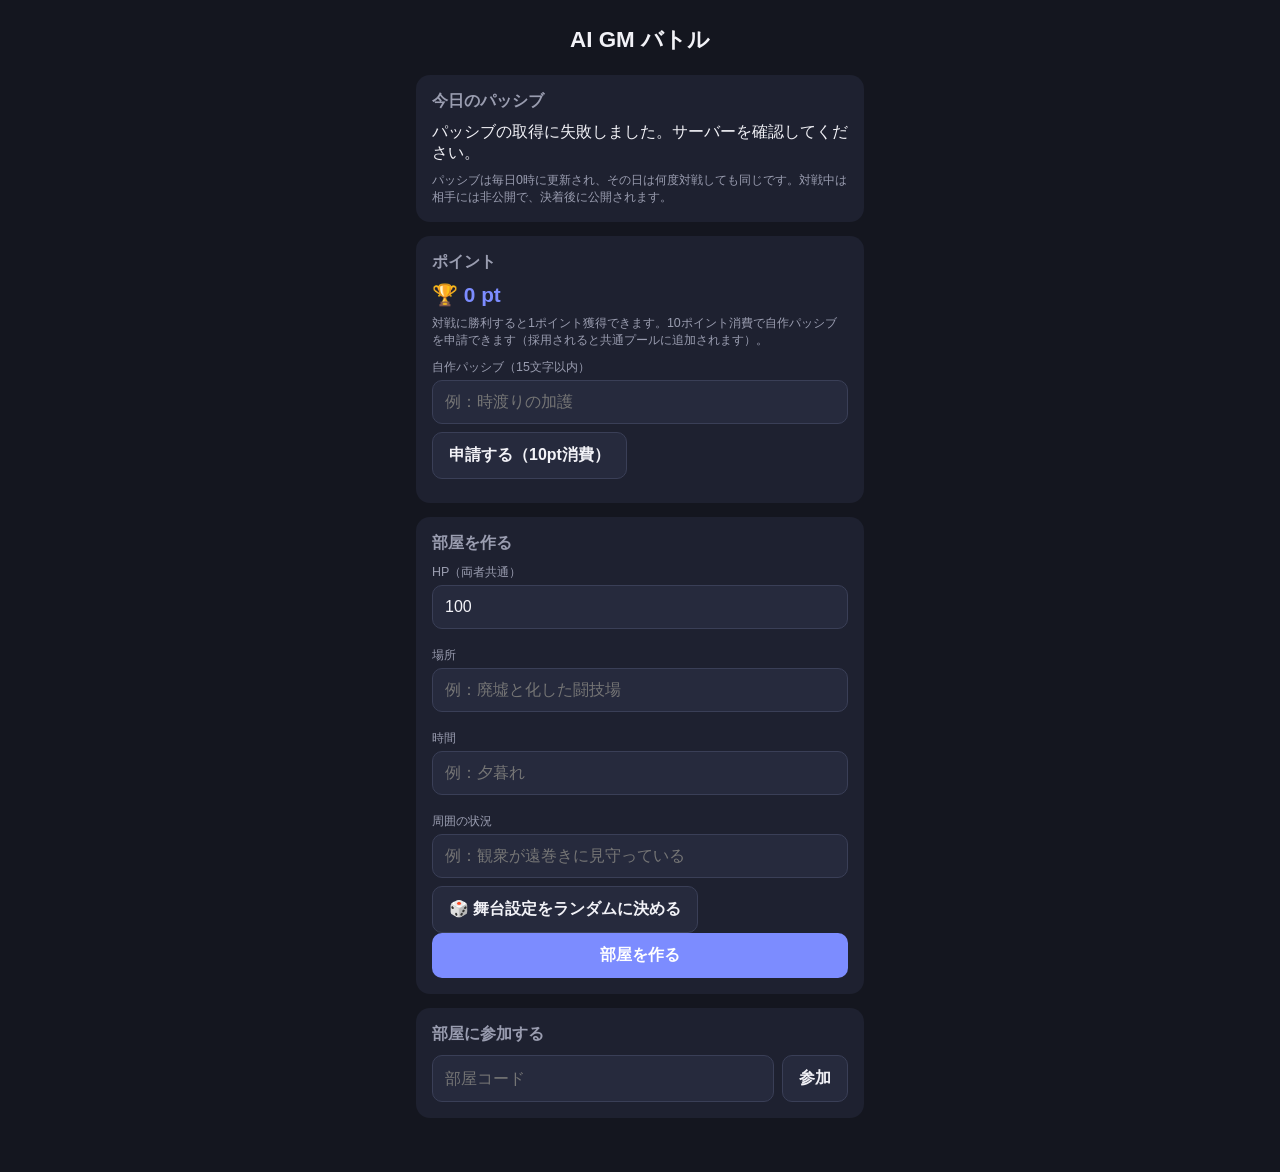
==== static/index.html @ c3ccd7ab "勝利ポイント制度と自作パッシブ申請機能を追加 - 対戦勝利で1ポイント獲得(playersテーブル) - 10ポイント消費で自作パッシブを申請でき、既存の管理者レビュー   キュー(custom_su" ====
<!DOCTYPE html>
<html lang="ja">
<head>
<meta charset="UTF-8">
<meta name="viewport" content="width=device-width, initial-scale=1, maximum-scale=1">
<title>AI GM バトル</title>
<link rel="stylesheet" href="/static/style.css">
</head>
<body>
<div id="app">

  <section id="screen-home" class="screen">
    <h1>AI GM バトル</h1>

    <div class="card">
      <h2>今日のパッシブ</h2>
      <div id="passive-loading">読み込み中...</div>

      <div id="gacha-panel" class="hidden gacha-panel">
        <button id="btn-gacha" class="btn-primary gacha-btn">🎰 ガチャを回す！</button>
      </div>

      <div id="gacha-animation" class="hidden gacha-animation">
        <div class="gacha-capsule">🎲</div>
        <div class="hint">抽選中...</div>
      </div>

      <div id="passive-card" class="passive hidden">
        <div class="passive-name" id="passive-name"></div>
        <div class="passive-desc" id="passive-desc"></div>
      </div>

      <div id="passive-custom-form" class="hidden">
        <p class="hint">共通パッシブプールを今日は使い切りました。あなた専用のパッシブを15文字以内で申告してください。</p>
        <div class="row">
          <input id="input-custom-passive" placeholder="例：影に潜む者" maxlength="15">
          <button id="btn-submit-custom" class="btn-secondary">確定</button>
        </div>
        <div id="custom-status" class="hint"></div>
      </div>

      <p class="hint">パッシブは毎日0時に更新され、その日は何度対戦しても同じです。対戦中は相手には非公開で、決着後に公開されます。</p>
    </div>

    <div class="card">
      <h2>ポイント</h2>
      <div class="points-display">🏆 <span id="points-value">0</span> pt</div>
      <p class="hint">対戦に勝利すると1ポイント獲得できます。10ポイント消費で自作パッシブを申請できます（採用されると共通プールに追加されます）。</p>
      <label class="field-label" for="input-submit-passive">自作パッシブ（15文字以内）</label>
      <input id="input-submit-passive" placeholder="例：時渡りの加護" maxlength="15">
      <button id="btn-submit-passive" class="btn-secondary">申請する（10pt消費）</button>
      <div id="submit-passive-status" class="hint"></div>
    </div>

    <div class="card">
      <h2>部屋を作る</h2>
      <label class="field-label" for="input-max-hp">HP（両者共通）</label>
      <input id="input-max-hp" type="number" value="100" min="1" max="999">
      <label class="field-label" for="input-place">場所</label>
      <input id="input-place" placeholder="例：廃墟と化した闘技場">
      <label class="field-label" for="input-time">時間</label>
      <input id="input-time" placeholder="例：夕暮れ">
      <label class="field-label" for="input-situation">周囲の状況</label>
      <input id="input-situation" placeholder="例：観衆が遠巻きに見守っている">
      <button id="btn-random-stage" class="btn-secondary">🎲 舞台設定をランダムに決める</button>
      <button id="btn-create-room" class="btn-primary">部屋を作る</button>
    </div>

    <div class="card">
      <h2>部屋に参加する</h2>
      <div class="row">
        <input id="input-room-code" placeholder="部屋コード" maxlength="5" autocapitalize="characters">
        <button id="btn-join-room" class="btn-secondary">参加</button>
      </div>
    </div>
  </section>

  <section id="screen-battle" class="screen hidden">
    <div id="stage-banner" class="hint stage-banner"></div>
    <div id="waiting-banner" class="hidden">相手の参加を待っています...</div>

    <div class="hp-panel">
      <div class="hp-block">
        <div class="hp-label">あなた</div>
        <div class="hp-bar"><div id="hp-you-fill" class="hp-fill"></div></div>
        <div id="hp-you-text" class="hp-text"></div>
        <div class="passive-mini">
          <span id="passive-you-name"></span>
          <span class="passive-mini-desc" id="passive-you-desc"></span>
        </div>
      </div>
      <div class="hp-vs">VS</div>
      <div class="hp-block">
        <div class="hp-label">相手</div>
        <div class="hp-bar"><div id="hp-opp-fill" class="hp-fill hp-fill-opp"></div></div>
        <div id="hp-opp-text" class="hp-text"></div>
        <div class="passive-mini">
          <span id="passive-opp-name">???</span>
          <span class="passive-mini-desc" id="passive-opp-desc">決着後に公開されます</span>
        </div>
      </div>
    </div>

    <div id="log" class="log"></div>

    <div id="game-over-panel" class="card hidden">
      <div id="game-over-text"></div>
      <button id="btn-back-home" class="btn-primary">ホームに戻る</button>
    </div>

    <div id="action-panel" class="card">
      <div class="category-row">
        <button class="category-btn" data-category="攻撃">攻撃</button>
        <button class="category-btn" data-category="防御">防御</button>
        <button class="category-btn" data-category="特殊">特殊</button>
        <button class="category-btn" data-category="カウンター">カウンター</button>
      </div>
      <input id="input-action-text" placeholder="行動の内容を入力（例：全力で殴りかかる）" maxlength="200">
      <button id="btn-send-action" class="btn-primary">宣言</button>
      <div id="action-status" class="hint"></div>
    </div>
  </section>

</div>
<script src="/static/app.js"></script>
</body>
</html>
---- static/style.css ----
:root {
  --bg: #14161f;
  --panel: #1e2130;
  --panel-2: #262a3d;
  --text: #f2f2f7;
  --text-dim: #9a9db0;
  --accent: #7c8cff;
  --accent-2: #ff6b81;
  --hp: #4ade80;
  --hp-opp: #ff6b81;
  --danger: #ff6b81;
  --radius: 14px;
}

* { box-sizing: border-box; }

html, body {
  margin: 0;
  padding: 0;
  background: var(--bg);
  color: var(--text);
  font-family: -apple-system, BlinkMacSystemFont, "Hiragino Sans", "Segoe UI", Roboto, sans-serif;
}

#app {
  max-width: 480px;
  margin: 0 auto;
  padding: 16px 16px 40px;
  min-height: 100vh;
}

.screen.hidden, .hidden {
  display: none !important;
}

h1 {
  font-size: 1.4rem;
  text-align: center;
  margin: 8px 0 20px;
}

h2 {
  font-size: 1rem;
  margin: 0 0 10px;
  color: var(--text-dim);
}

.card {
  background: var(--panel);
  border-radius: var(--radius);
  padding: 16px;
  margin-bottom: 14px;
}

.hint {
  font-size: 0.78rem;
  color: var(--text-dim);
  margin: 8px 0 0;
}

.passive {
  background: var(--panel-2);
  border-radius: 10px;
  padding: 12px;
  border-left: 3px solid var(--accent);
  animation: passive-reveal 0.4s ease;
}

@keyframes passive-reveal {
  from { transform: scale(0.85); opacity: 0; }
  to { transform: scale(1); opacity: 1; }
}

.points-display {
  font-size: 1.3rem;
  font-weight: 700;
  color: var(--accent);
  margin-bottom: 6px;
}

.gacha-panel {
  text-align: center;
}

.gacha-btn {
  font-size: 1.05rem;
}

.gacha-animation {
  text-align: center;
  padding: 16px 0;
}

.gacha-capsule {
  font-size: 2.6rem;
  display: inline-block;
  animation: gacha-shake 0.15s infinite;
}

@keyframes gacha-shake {
  0% { transform: rotate(-10deg) scale(1); }
  50% { transform: rotate(10deg) scale(1.15); }
  100% { transform: rotate(-10deg) scale(1); }
}

.passive-name {
  font-weight: 700;
  margin-bottom: 4px;
}

.passive-desc {
  font-size: 0.85rem;
  color: var(--text-dim);
}

.row {
  display: flex;
  gap: 8px;
}

input {
  width: 100%;
  background: var(--panel-2);
  border: 1px solid #3a3f57;
  color: var(--text);
  padding: 12px;
  border-radius: 10px;
  font-size: 1rem;
  min-width: 0;
  margin-bottom: 8px;
}

.row input {
  flex: 1;
  width: auto;
  margin-bottom: 0;
}

button {
  border: none;
  border-radius: 10px;
  padding: 12px 16px;
  font-size: 1rem;
  font-weight: 600;
  cursor: pointer;
}

.btn-primary {
  background: var(--accent);
  color: #fff;
  width: 100%;
}

.btn-secondary {
  background: var(--panel-2);
  color: var(--text);
  border: 1px solid #3a3f57;
}

button:disabled {
  opacity: 0.5;
  cursor: not-allowed;
}

.stage-banner {
  text-align: center;
  margin-bottom: 12px;
}

.category-row {
  display: flex;
  gap: 6px;
  margin-bottom: 10px;
}

.category-btn {
  flex: 1;
  background: var(--panel-2);
  color: var(--text);
  border: 1px solid #3a3f57;
  padding: 10px 4px;
  font-size: 0.85rem;
}

.category-btn.selected {
  background: var(--accent);
  border-color: var(--accent);
  color: #fff;
}

#passive-custom-form {
  margin-top: 10px;
}

.field-label {
  display: block;
  font-size: 0.78rem;
  color: var(--text-dim);
  margin: 10px 0 4px;
}

#action-panel input {
  width: 100%;
  margin-bottom: 4px;
}

#action-panel > button {
  width: 100%;
  margin-top: 10px;
}

.hp-panel {
  display: flex;
  align-items: center;
  gap: 8px;
  margin-bottom: 14px;
}

.hp-block {
  flex: 1;
  background: var(--panel);
  border-radius: var(--radius);
  padding: 12px;
}

.hp-vs {
  font-weight: 800;
  color: var(--text-dim);
}

.hp-label {
  font-size: 0.75rem;
  color: var(--text-dim);
  margin-bottom: 4px;
}

.hp-bar {
  background: #000;
  border-radius: 6px;
  height: 10px;
  overflow: hidden;
}

.hp-fill {
  height: 100%;
  background: var(--hp);
  width: 100%;
  transition: width 0.4s ease;
}

.hp-fill-opp {
  background: var(--hp-opp);
}

.hp-text {
  font-size: 0.75rem;
  color: var(--text-dim);
  margin-top: 4px;
  text-align: right;
}

.passive-mini {
  margin-top: 8px;
  font-size: 0.72rem;
}

.passive-mini #passive-you-name,
.passive-mini #passive-opp-name {
  font-weight: 700;
  display: block;
  color: var(--accent);
}

.passive-mini-desc {
  color: var(--text-dim);
}

.log {
  background: var(--panel);
  border-radius: var(--radius);
  padding: 12px;
  height: 220px;
  overflow-y: auto;
  margin-bottom: 14px;
  font-size: 0.85rem;
  line-height: 1.5;
  display: flex;
  flex-direction: column;
  gap: 8px;
}

.log-entry {
  padding-bottom: 8px;
  border-bottom: 1px solid #2c3047;
}

.log-entry:last-child {
  border-bottom: none;
}

#game-over-text {
  text-align: center;
  font-size: 1.1rem;
  font-weight: 700;
  margin-bottom: 12px;
}
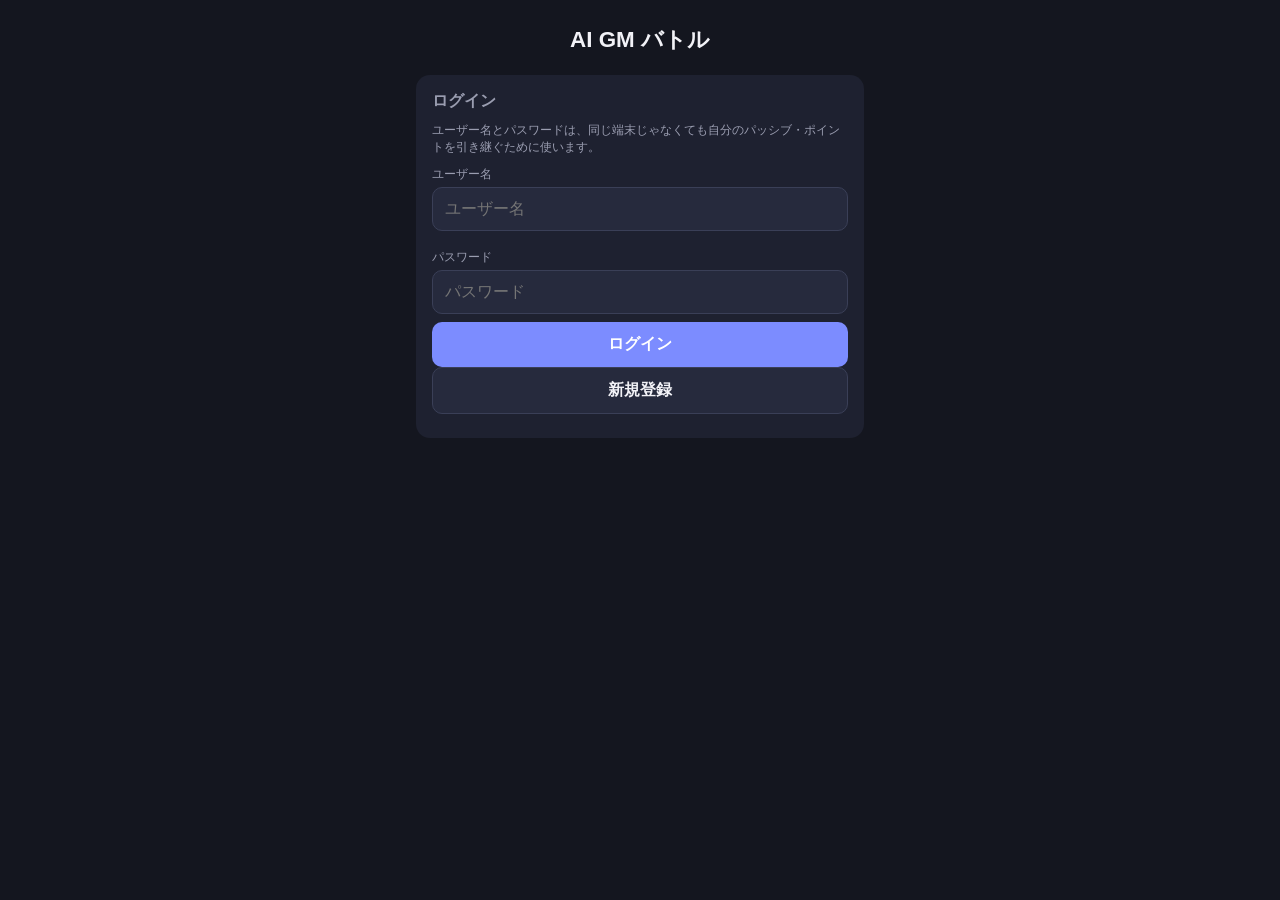
==== commit 0294c61f: "ログイン制・再戦・ターン制限時間・モックGM大幅強化を追加 - ユーザー名+パスワードのログイン制(pbkdf2_hmac)。同一人物には   常に同じplayer_idが結びつき、パッシブ再抽選を防" ====
--- a/static/index.html
+++ b/static/index.html
@@ -9,8 +9,27 @@
 <body>
 <div id="app">
 
-  <section id="screen-home" class="screen">
+  <section id="screen-login" class="screen">
     <h1>AI GM バトル</h1>
+    <div class="card">
+      <h2>ログイン</h2>
+      <p class="hint">ユーザー名とパスワードは、同じ端末じゃなくても自分のパッシブ・ポイントを引き継ぐために使います。</p>
+      <label class="field-label" for="input-username">ユーザー名</label>
+      <input id="input-username" placeholder="ユーザー名" maxlength="30">
+      <label class="field-label" for="input-password">パスワード</label>
+      <input id="input-password" type="password" placeholder="パスワード">
+      <button id="btn-login" class="btn-primary">ログイン</button>
+      <button id="btn-signup" class="btn-secondary">新規登録</button>
+      <div id="auth-status" class="hint"></div>
+    </div>
+  </section>
+
+  <section id="screen-home" class="screen hidden">
+    <h1>AI GM バトル</h1>
+    <div class="welcome-row">
+      <span id="welcome-username"></span>さん、ようこそ
+      <button id="btn-logout" class="btn-secondary logout-btn">ログアウト</button>
+    </div>
 
     <div class="card">
       <h2>今日のパッシブ</h2>
@@ -76,6 +95,8 @@
   </section>
 
   <section id="screen-battle" class="screen hidden">
+    <button id="btn-leave-battle" class="btn-secondary leave-btn">⬅ ホームに戻る</button>
+    <div id="room-code-banner" class="hidden room-code-banner">部屋コード: <span id="room-code-value"></span></div>
     <div id="stage-banner" class="hint stage-banner"></div>
     <div id="waiting-banner" class="hidden">相手の参加を待っています...</div>
 
@@ -105,7 +126,8 @@
 
     <div id="game-over-panel" class="card hidden">
       <div id="game-over-text"></div>
-      <button id="btn-back-home" class="btn-primary">ホームに戻る</button>
+      <button id="btn-rematch" class="btn-primary">同じ相手ともう一度</button>
+      <button id="btn-back-home" class="btn-secondary">ホームに戻る</button>
     </div>
 
     <div id="action-panel" class="card">
--- a/static/style.css
+++ b/static/style.css
@@ -45,6 +45,22 @@
   color: var(--text-dim);
 }
 
+.welcome-row {
+  display: flex;
+  align-items: center;
+  justify-content: center;
+  gap: 10px;
+  margin-bottom: 16px;
+  font-size: 0.85rem;
+  color: var(--text-dim);
+}
+
+.logout-btn {
+  width: auto;
+  padding: 6px 10px;
+  font-size: 0.75rem;
+}
+
 .card {
   background: var(--panel);
   border-radius: var(--radius);
@@ -155,6 +171,12 @@
   background: var(--panel-2);
   color: var(--text);
   border: 1px solid #3a3f57;
+  width: 100%;
+}
+
+.row .btn-secondary,
+.logout-btn {
+  width: auto;
 }
 
 button:disabled {
@@ -165,6 +187,28 @@
 .stage-banner {
   text-align: center;
   margin-bottom: 12px;
+}
+
+.leave-btn {
+  width: auto;
+  padding: 8px 12px;
+  font-size: 0.8rem;
+  margin-bottom: 10px;
+}
+
+.room-code-banner {
+  text-align: center;
+  background: var(--panel-2);
+  padding: 10px;
+  border-radius: 10px;
+  margin-bottom: 10px;
+  font-size: 0.9rem;
+}
+
+.room-code-banner span {
+  font-weight: 700;
+  letter-spacing: 2px;
+  color: var(--accent);
 }
 
 .category-row {
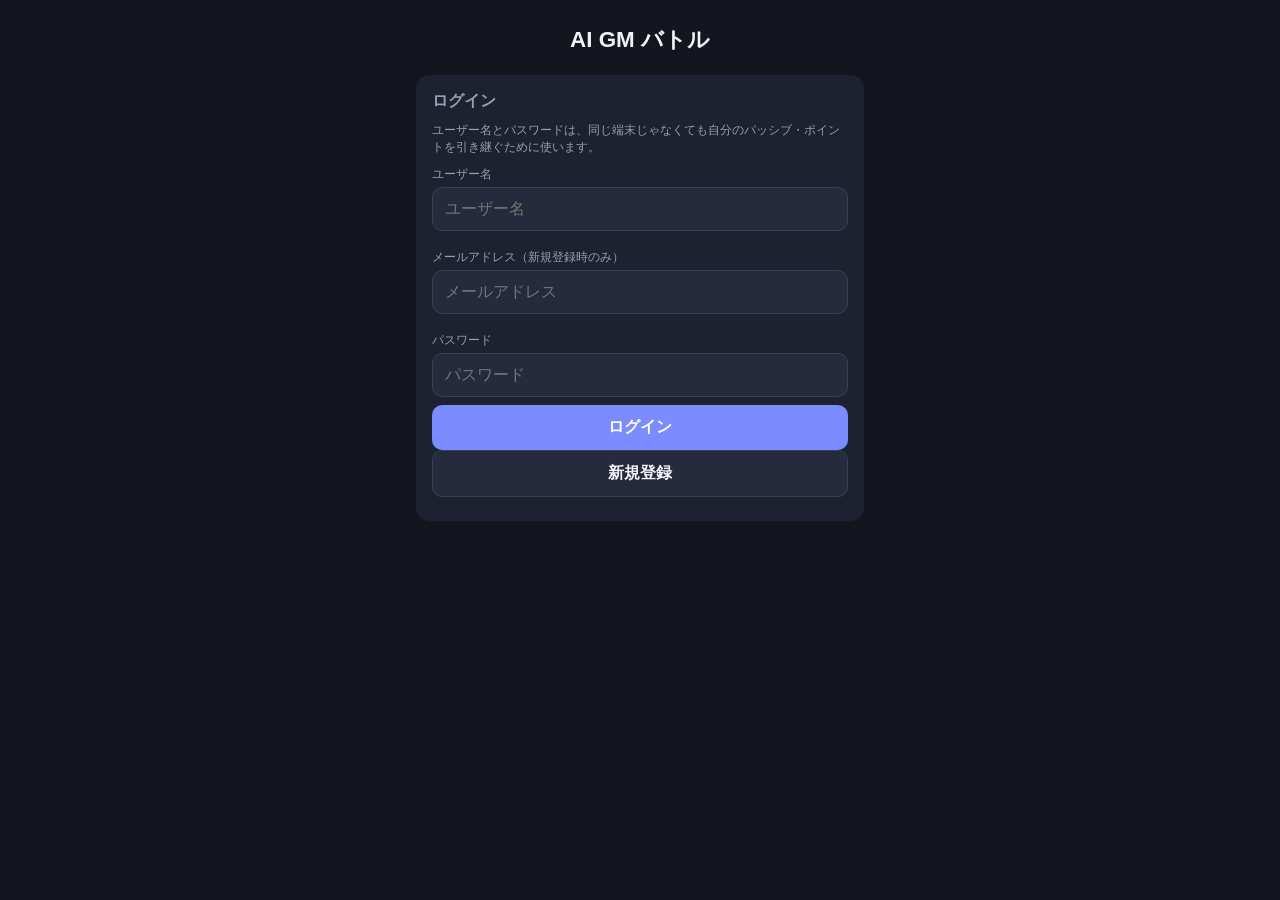
==== commit 23ace995: "新規登録にメールアドレス確認を追加(Resend連携) - usersテーブルにemail/email_verified/verify_tokenを追加   (既存アカウントはNULLのまま確認不要と" ====
--- a/static/index.html
+++ b/static/index.html
@@ -16,6 +16,8 @@
       <p class="hint">ユーザー名とパスワードは、同じ端末じゃなくても自分のパッシブ・ポイントを引き継ぐために使います。</p>
       <label class="field-label" for="input-username">ユーザー名</label>
       <input id="input-username" placeholder="ユーザー名" maxlength="30">
+      <label class="field-label" for="input-email">メールアドレス（新規登録時のみ）</label>
+      <input id="input-email" type="email" placeholder="メールアドレス">
       <label class="field-label" for="input-password">パスワード</label>
       <input id="input-password" type="password" placeholder="パスワード">
       <button id="btn-login" class="btn-primary">ログイン</button>
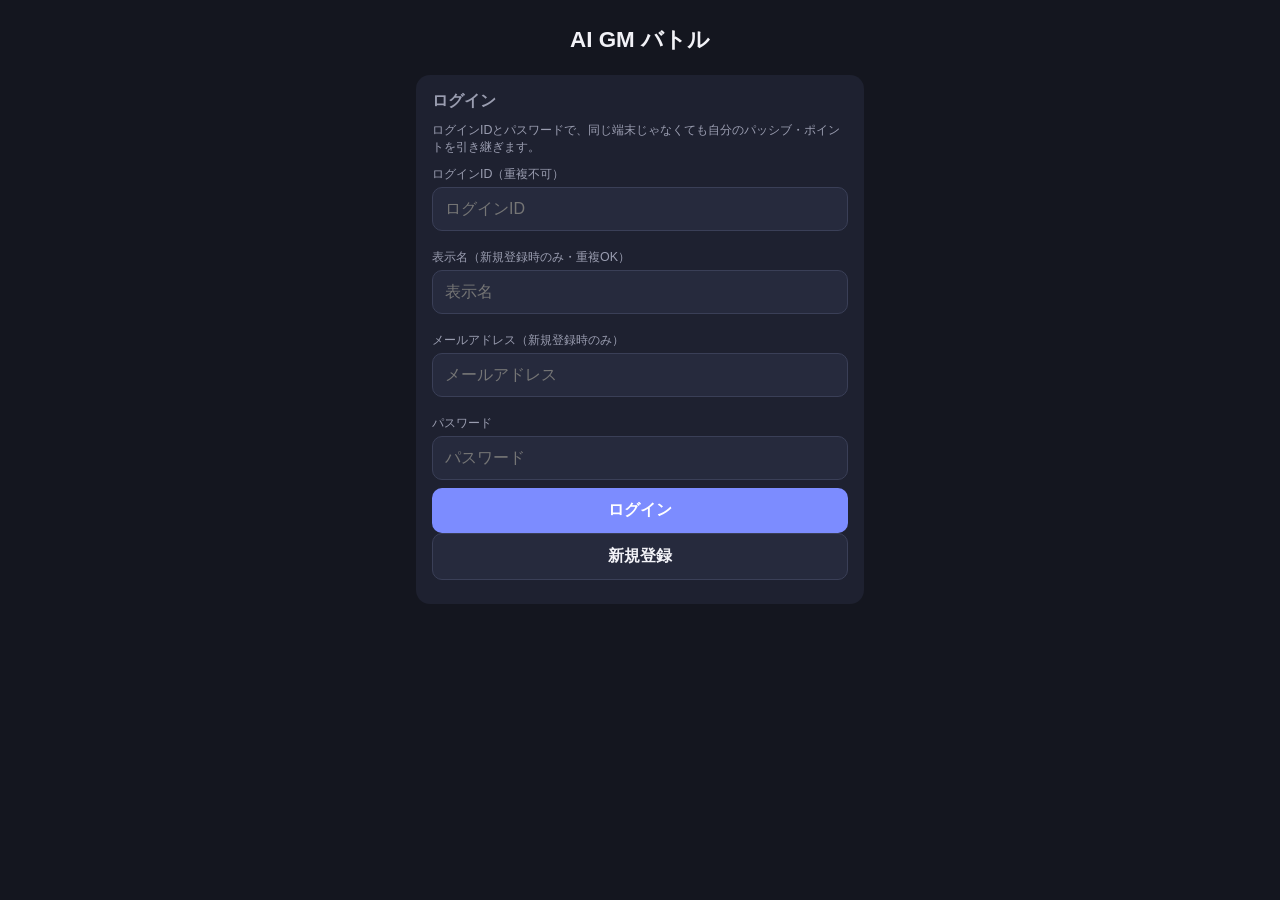
==== commit 1749761a: "ログインIDと表示名を分離、管理画面に全データリセット機能を追加 - ユーザー名(表示名)は重複可に変更。代わりに一意なログインID   (login_id)を新設し、ログインはID+パスワードで行う" ====
--- a/static/index.html
+++ b/static/index.html
@@ -13,9 +13,11 @@
     <h1>AI GM バトル</h1>
     <div class="card">
       <h2>ログイン</h2>
-      <p class="hint">ユーザー名とパスワードは、同じ端末じゃなくても自分のパッシブ・ポイントを引き継ぐために使います。</p>
-      <label class="field-label" for="input-username">ユーザー名</label>
-      <input id="input-username" placeholder="ユーザー名" maxlength="30">
+      <p class="hint">ログインIDとパスワードで、同じ端末じゃなくても自分のパッシブ・ポイントを引き継ぎます。</p>
+      <label class="field-label" for="input-login-id">ログインID（重複不可）</label>
+      <input id="input-login-id" placeholder="ログインID" maxlength="30">
+      <label class="field-label" for="input-username">表示名（新規登録時のみ・重複OK）</label>
+      <input id="input-username" placeholder="表示名" maxlength="30">
       <label class="field-label" for="input-email">メールアドレス（新規登録時のみ）</label>
       <input id="input-email" type="email" placeholder="メールアドレス">
       <label class="field-label" for="input-password">パスワード</label>
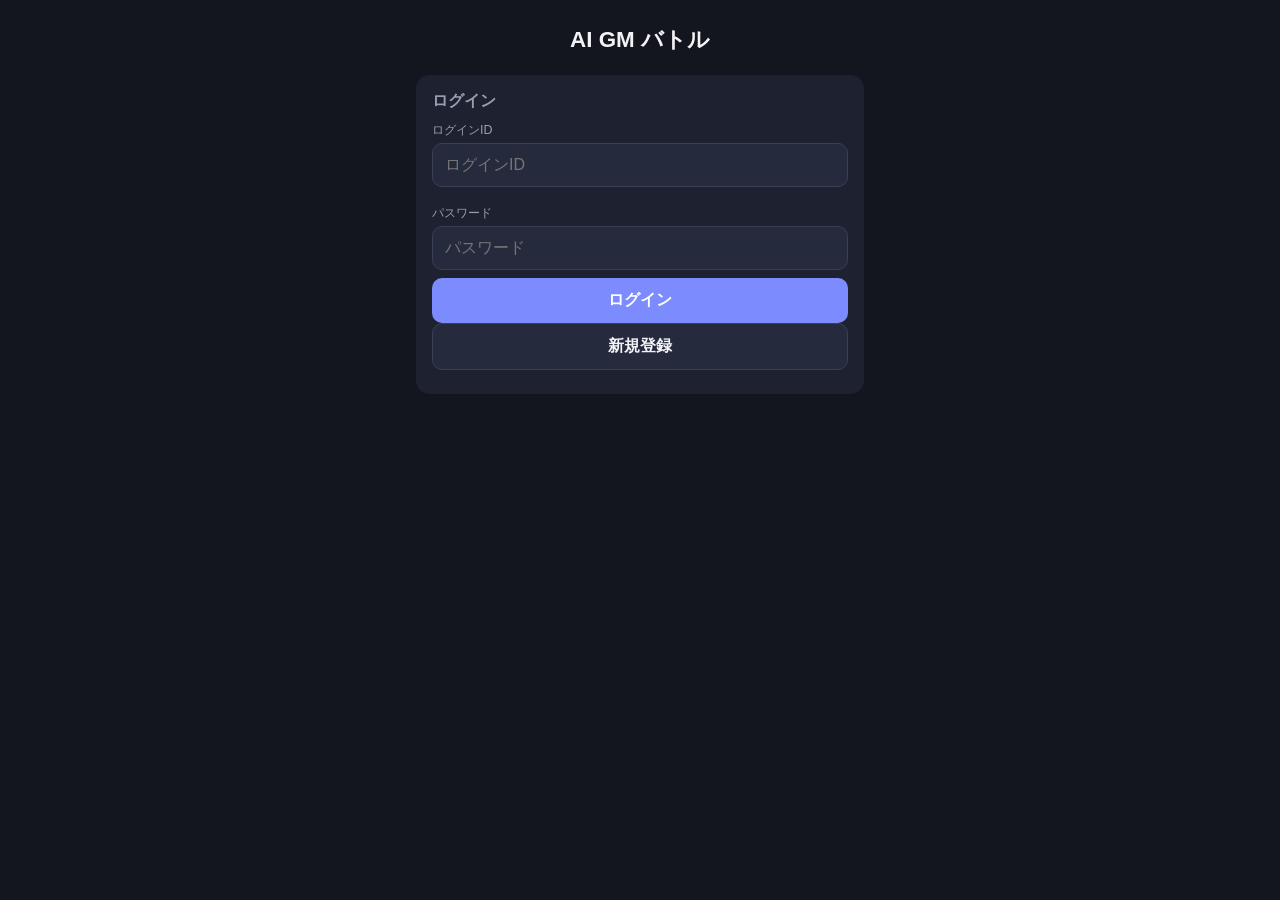
==== commit abe703d4: "ログイン画面をシンプル化し、マイページで表示名変更を可能に - ログイン画面の初期表示はID+パスワードのみに簡略化。   新規登録はボタンで別フォーム(表示名/ID/メール/パスワード)に切替 - " ====
--- a/static/index.html
+++ b/static/index.html
@@ -11,20 +11,43 @@
 
   <section id="screen-login" class="screen">
     <h1>AI GM バトル</h1>
-    <div class="card">
+
+    <div id="login-card" class="card">
       <h2>ログイン</h2>
-      <p class="hint">ログインIDとパスワードで、同じ端末じゃなくても自分のパッシブ・ポイントを引き継ぎます。</p>
-      <label class="field-label" for="input-login-id">ログインID（重複不可）</label>
+      <label class="field-label" for="input-login-id">ログインID</label>
       <input id="input-login-id" placeholder="ログインID" maxlength="30">
-      <label class="field-label" for="input-username">表示名（新規登録時のみ・重複OK）</label>
-      <input id="input-username" placeholder="表示名" maxlength="30">
-      <label class="field-label" for="input-email">メールアドレス（新規登録時のみ）</label>
-      <input id="input-email" type="email" placeholder="メールアドレス">
       <label class="field-label" for="input-password">パスワード</label>
       <input id="input-password" type="password" placeholder="パスワード">
       <button id="btn-login" class="btn-primary">ログイン</button>
-      <button id="btn-signup" class="btn-secondary">新規登録</button>
+      <button id="btn-show-signup" class="btn-secondary">新規登録</button>
       <div id="auth-status" class="hint"></div>
+    </div>
+
+    <div id="signup-card" class="card hidden">
+      <h2>新規登録</h2>
+      <label class="field-label" for="input-signup-username">表示名（重複OK・後で変更できます）</label>
+      <input id="input-signup-username" placeholder="表示名" maxlength="30">
+      <label class="field-label" for="input-signup-login-id">ログインID（重複不可）</label>
+      <input id="input-signup-login-id" placeholder="ログインID" maxlength="30">
+      <label class="field-label" for="input-signup-email">メールアドレス</label>
+      <input id="input-signup-email" type="email" placeholder="メールアドレス">
+      <label class="field-label" for="input-signup-password">パスワード</label>
+      <input id="input-signup-password" type="password" placeholder="パスワード">
+      <button id="btn-signup" class="btn-primary">登録する</button>
+      <button id="btn-back-to-login" class="btn-secondary">戻る</button>
+      <div id="signup-status" class="hint"></div>
+    </div>
+  </section>
+
+  <section id="screen-mypage" class="screen hidden">
+    <h1>AI GM バトル</h1>
+    <div class="card">
+      <h2>マイページ</h2>
+      <label class="field-label" for="input-mypage-username">表示名</label>
+      <input id="input-mypage-username" placeholder="表示名" maxlength="30">
+      <button id="btn-save-username" class="btn-primary">保存</button>
+      <div id="mypage-status" class="hint"></div>
+      <button id="btn-mypage-back" class="btn-secondary">ホームに戻る</button>
     </div>
   </section>
 
@@ -32,6 +55,7 @@
     <h1>AI GM バトル</h1>
     <div class="welcome-row">
       <span id="welcome-username"></span>さん、ようこそ
+      <button id="btn-mypage" class="btn-secondary logout-btn">マイページ</button>
       <button id="btn-logout" class="btn-secondary logout-btn">ログアウト</button>
     </div>
 
